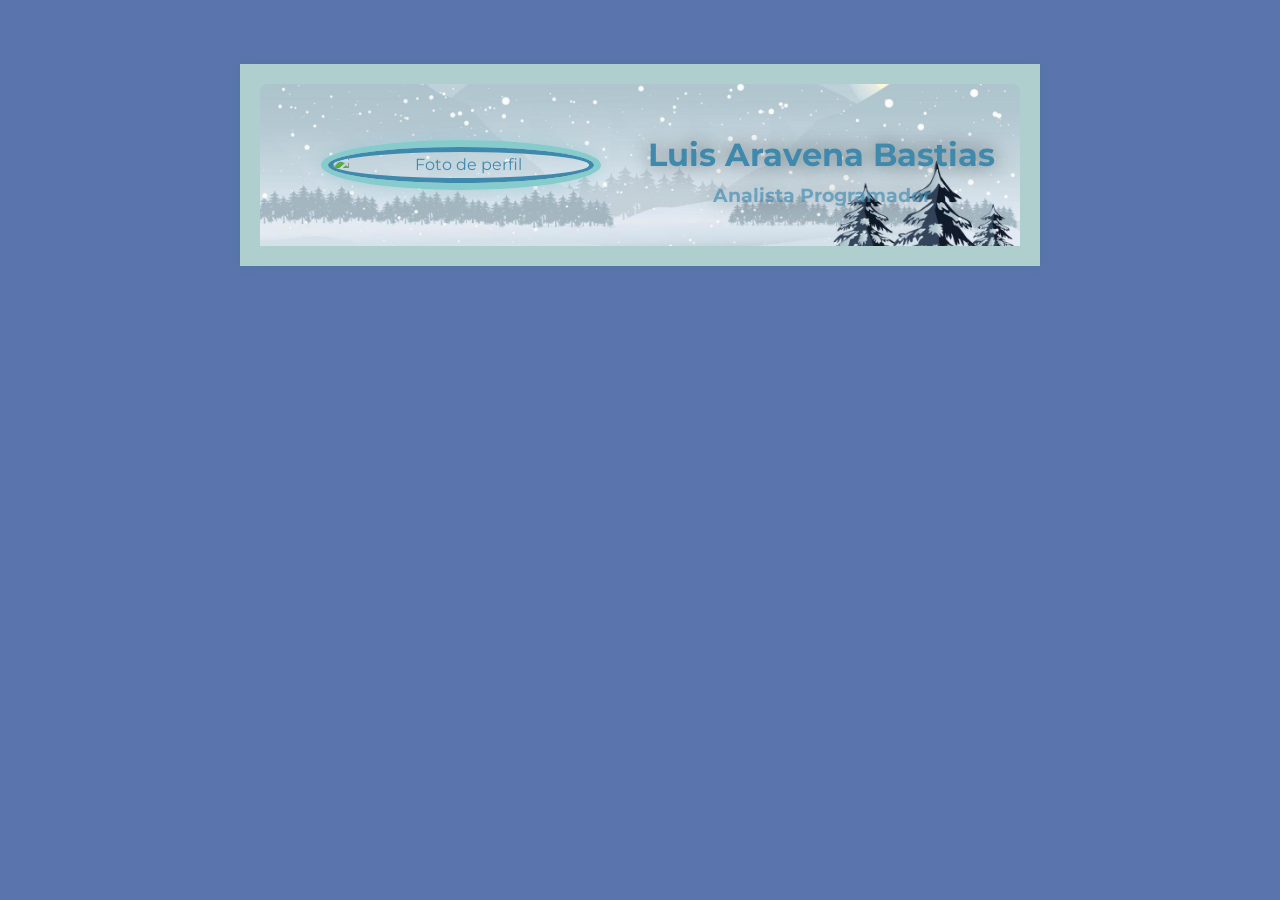
==== index.html @ 8e48aa2d "foto perfil, arreglos de fondo, y funciones" ====
<!DOCTYPE html>
<html lang="en">
<head>
    <meta charset="UTF-8">
    <meta name="viewport" content="width=device-width, initial-scale=1.0">
    <title>Curriculum</title>
    <link rel="stylesheet" href="estilo.css">
</head>
<body>
    <main class="container_arreglo_de_fondo">
        <header class="cabecera">
            <figure class="container_foto_perfil">
                <img class="container_foto_perfil_img" src="./Img/perfil.jpg" alt="Foto de perfil">
            </figure>
            <section class="cambio_lugar">
                <h1>Luis Aravena Bastias</h1>
                <h2>Analista Programador</h2>
            </section>
        </header>
    </main>
</body>
</html>
---- estilo.css ----
@import url('https://fonts.googleapis.com/css2?family=Montserrat:ital,wght@0,100..900;1,100..900&display=swap');

*{
    margin: 0;
    padding: 0;
    box-sizing: border-box;
}

body{
    background-color: rgb(90, 117, 173);
    font-family: "Montserrat", sans-serif;
    margin: 5%;
    line-height: 1.6;
}

main{
    max-width: 800px;
    margin: auto;
    padding: 20px;
    box-shadow: 0 0 10px rgba(20,123,54,0.1);
}

header{
    text-align: center;
    color: rgb(63, 137, 173);
    padding: 20px;
    border-radius: 8px 8px 0 0;
    background-image: url('./Img/Fondo.jpg');
    background-size: 100%;
    background-repeat: no-repeat;
    background-position: center;
}

header figure img{
    border-radius: 50%;
    border: 5px solid ;
    box-shadow: 0px 0px 10px;
}

header h1{
    font-size: 2em;
    margin-top: 10px;
}

header h2{
    font-size: 1.2em;
    opacity: 0.7;
}

.container_arreglo_de_fondo{
    background-color: rgb(175, 207, 207);
    width: 80%;
    margin: auto;
    position: relative;
    z-index: 1;
}
.container_foto_perfil{
    width: 280px;
    height: auto;
    border-radius: 50%;
    overflow: hidden;
    display: inline-block;
    vertical-align: middle;
    border: 7px solid #86cccc;
    margin: 5%;
    box-shadow: 0px 0px 20px rgba(134, 189, 202, 0.5);
}

.container_foto_perfil_img{
    width: 100%;
    height: auto;
    display: block;
}

img{
    object-fit: cover;
}

.cabecera{
    position: relative;
}

.cambio_lugar{
    display: inline-block;
    vertical-align: middle;
    margin-left: 1%;
    text-shadow: 0px 0px 20px rgba(0,0,0,0.5);
}
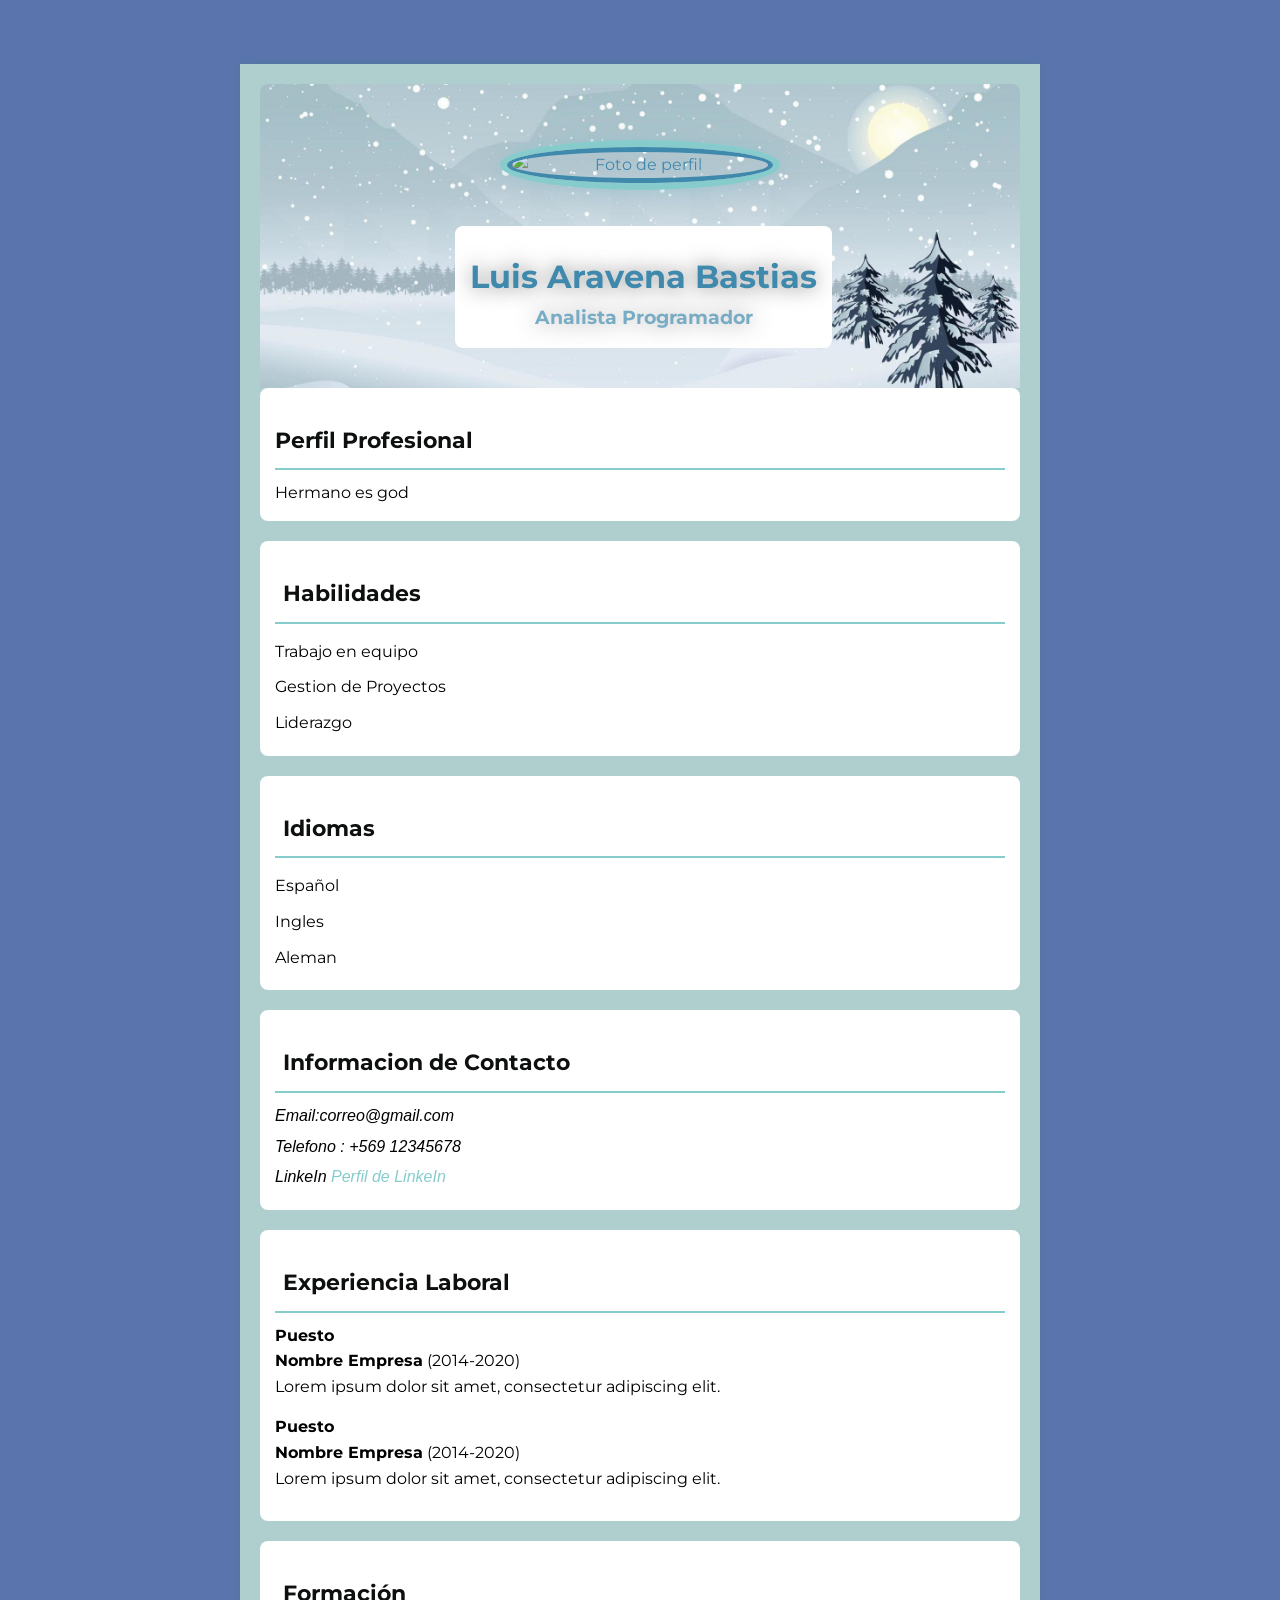
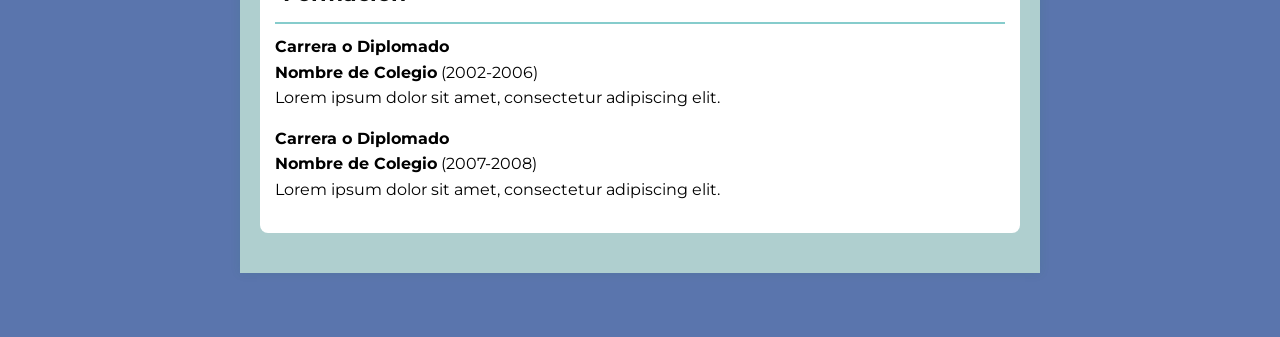
==== commit 8cb1d408: "Ultimos arreglos" ====
--- a/index.html
+++ b/index.html
@@ -5,6 +5,7 @@
     <meta name="viewport" content="width=device-width, initial-scale=1.0">
     <title>Curriculum</title>
     <link rel="stylesheet" href="estilo.css">
+    <script src="https://kit.fontawesome.com/10cd40c78e.js" crossorigin="anonymous"></script>
 </head>
 <body>
     <main class="container_arreglo_de_fondo">
@@ -17,6 +18,67 @@
                 <h2>Analista Programador</h2>
             </section>
         </header>
+        <section>
+            <h3>Perfil Profesional </h3>
+            <hr>
+            <p> Hermano es god </p>
+        </section>
+        <section>
+            <h3><i class="fas fa-cogs"></i>Habilidades</h3>
+            <hr>
+            <ul>
+                <li>Trabajo en equipo</li>
+                <li>Gestion de Proyectos</li>
+                <li>Liderazgo</li>
+            </ul>
+        </section>
+        <section>
+            <h3><i class="fas fa-language "></i>Idiomas</h3>
+            <hr>
+            <ul>
+                <li>Español</li>
+                <li>Ingles</li>
+                <li>Aleman</li>
+            </ul>
+        </section>
+        <section>
+            <h3><i class="fas fa-envelope"></i> Informacion de Contacto</h3>
+            <hr>
+            <address>
+                <p>Email:correo@gmail.com</p>
+                <p>Telefono : +569 12345678</p>
+                <p>LinkeIn <a href="#"> Perfil de LinkeIn</a></p>
+            </address>
+        </section>
+        <section>
+            <h3><i class="fas fa-briefcase"></i> Experiencia Laboral</h3>
+            <hr>
+            <article>
+                <h4>Puesto</h4>
+                <p><strong>Nombre Empresa</strong> (2014-2020)</p>
+                <p>Lorem ipsum dolor sit amet, consectetur adipiscing elit.</p>
+            </article>
+            <article>
+                <h4>Puesto</h4>
+                <p><strong>Nombre Empresa</strong> (2014-2020)</p>
+                <p>Lorem ipsum dolor sit amet, consectetur adipiscing elit.</p>
+            </article>
+        </section>
+        
+        <section>
+            <h3><i class="fas fa-graduation-cap"></i> Formación</h3>
+            <hr>
+            <article>
+                <h4>Carrera o Diplomado</h4>
+                <p><strong>Nombre de Colegio</strong> (2002-2006)</p>
+                <p>Lorem ipsum dolor sit amet, consectetur adipiscing elit.</p>
+            </article>
+            <article>
+                <h4>Carrera o Diplomado</h4>
+                <p><strong>Nombre de Colegio</strong> (2007-2008)</p>
+                <p>Lorem ipsum dolor sit amet, consectetur adipiscing elit.</p>
+            </article>
+        </section>
     </main>
 </body>
 </html>
--- a/estilo.css
+++ b/estilo.css
@@ -85,4 +85,50 @@
     vertical-align: middle;
     margin-left: 1%;
     text-shadow: 0px 0px 20px rgba(0,0,0,0.5);
+}
+
+h3{
+    font-size: 1.4em;
+    margin-top: 20px;
+    color: rgba(14,16 ,16 )
+}
+
+section{
+    background-color: white;
+    padding: 15px;
+    border-radius: 8px;
+    margin-bottom: 20px;
+    box-shadow: 0 0 5 rgba(0,0,0,0.5);
+}
+
+section hr{
+    border: 0;
+    height: 2px;
+    background: #86cccc;
+    margin: 10px 0;
+}
+
+ul{
+   list-style: none;
+}
+
+ul li{
+    padding: 5px 0;
+}
+
+i{
+    color: #86cccc;
+    margin-right: 8px;
+}
+
+address p{
+    margin: 5px 0;
+}
+address a{
+    color: #86cccc;
+    text-decoration: none;
+}
+
+article{
+    margin-bottom: 15px;
 }
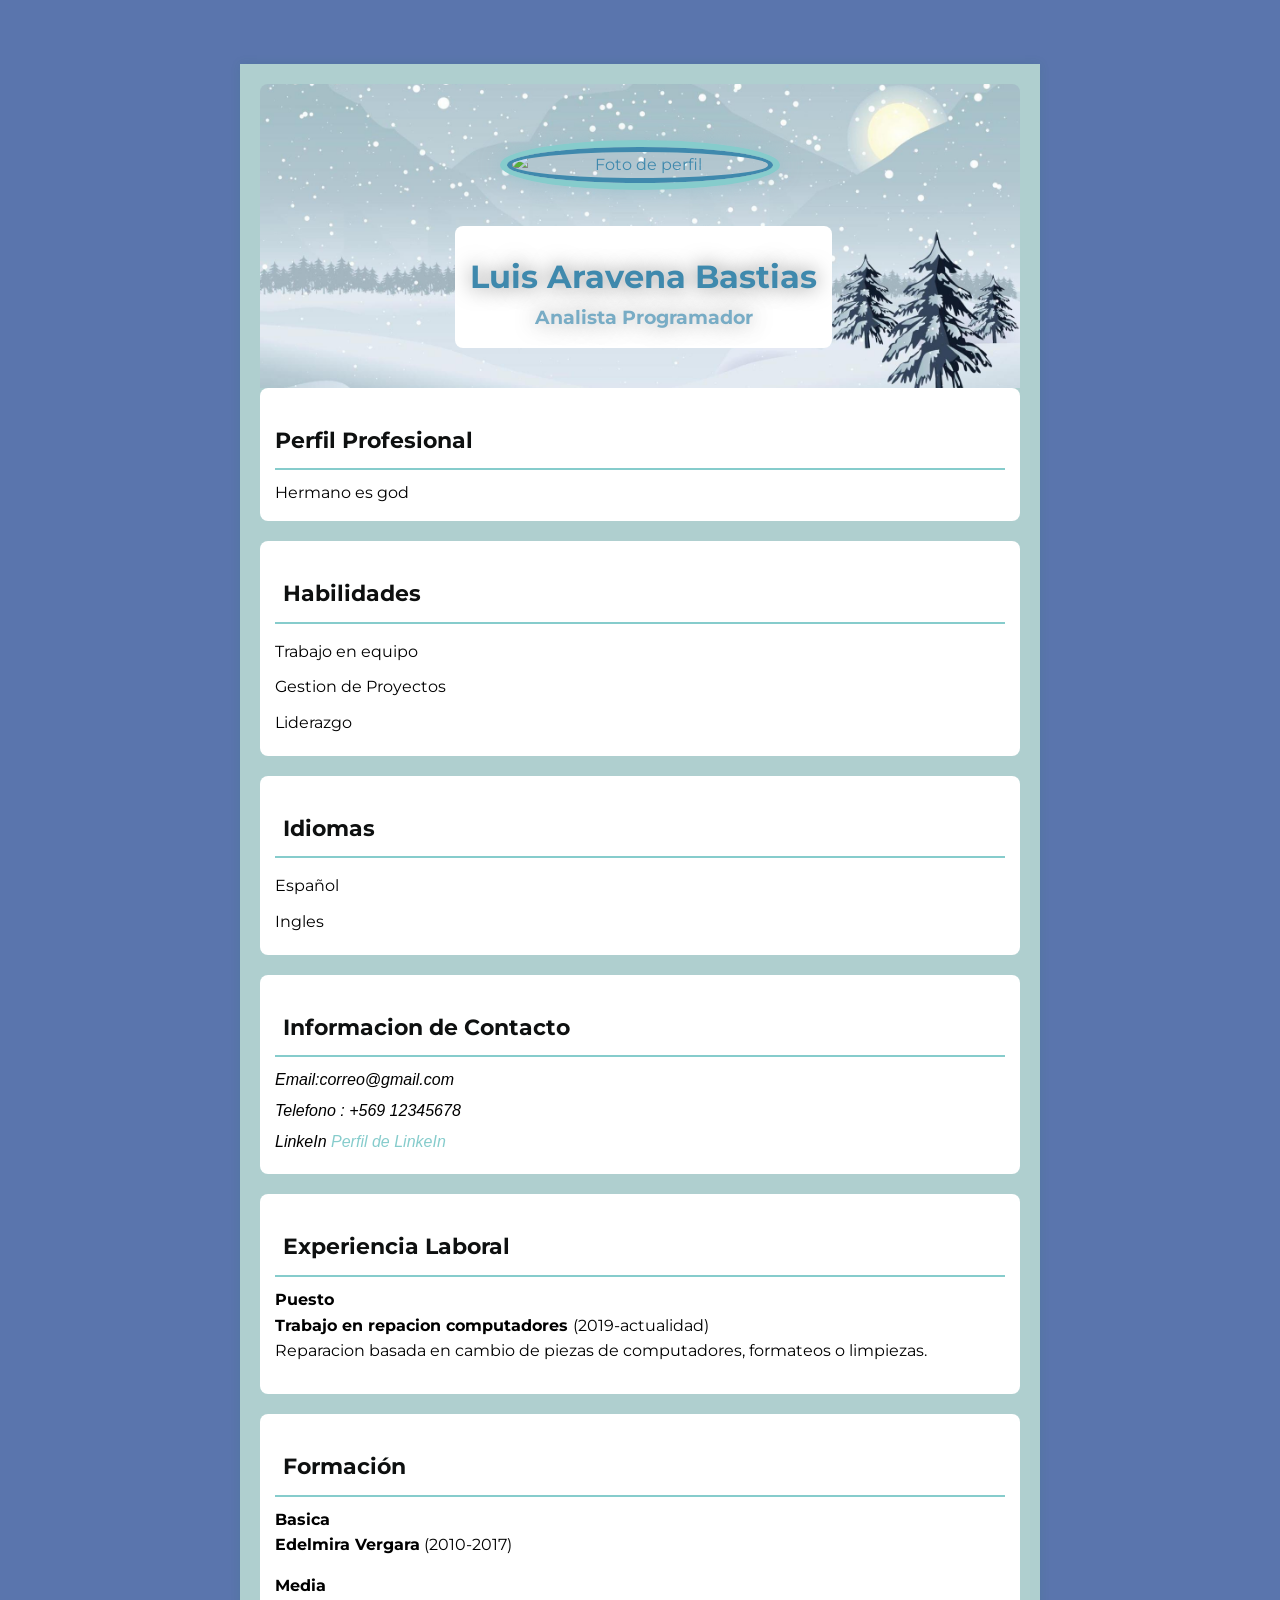
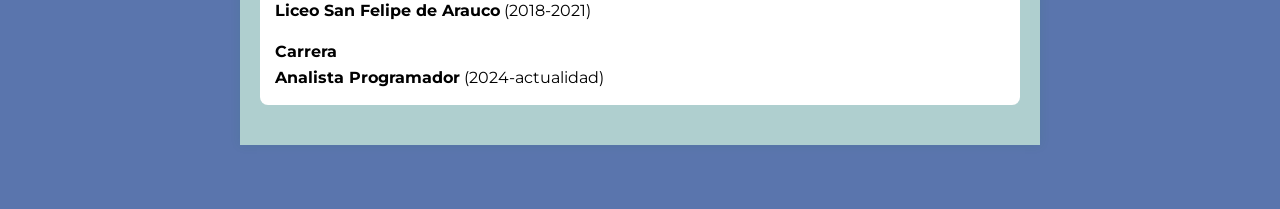
==== commit 9e8dfb72: "Termino de tarea" ====
--- a/index.html
+++ b/index.html
@@ -38,7 +38,6 @@
             <ul>
                 <li>Español</li>
                 <li>Ingles</li>
-                <li>Aleman</li>
             </ul>
         </section>
         <section>
@@ -47,7 +46,7 @@
             <address>
                 <p>Email:correo@gmail.com</p>
                 <p>Telefono : +569 12345678</p>
-                <p>LinkeIn <a href="#"> Perfil de LinkeIn</a></p>
+                <p>LinkeIn <a href="https://cl.linkedin.com/"> Perfil de LinkeIn</a></p>
             </address>
         </section>
         <section>
@@ -55,13 +54,8 @@
             <hr>
             <article>
                 <h4>Puesto</h4>
-                <p><strong>Nombre Empresa</strong> (2014-2020)</p>
-                <p>Lorem ipsum dolor sit amet, consectetur adipiscing elit.</p>
-            </article>
-            <article>
-                <h4>Puesto</h4>
-                <p><strong>Nombre Empresa</strong> (2014-2020)</p>
-                <p>Lorem ipsum dolor sit amet, consectetur adipiscing elit.</p>
+                <p><strong>Trabajo en repacion computadores </strong> (2019-actualidad)</p>
+                <p>Reparacion basada en cambio de piezas de computadores, formateos o limpiezas. </p>
             </article>
         </section>
         
@@ -69,15 +63,14 @@
             <h3><i class="fas fa-graduation-cap"></i> Formación</h3>
             <hr>
             <article>
-                <h4>Carrera o Diplomado</h4>
-                <p><strong>Nombre de Colegio</strong> (2002-2006)</p>
-                <p>Lorem ipsum dolor sit amet, consectetur adipiscing elit.</p>
+                <h4>Basica</h4>
+                <p><strong>Edelmira Vergara</strong> (2010-2017)</p>            </article>
+            <article>
+                <h4>Media</h4>
+                <p><strong>Liceo San Felipe de Arauco</strong> (2018-2021)</p> 
             </article>
-            <article>
-                <h4>Carrera o Diplomado</h4>
-                <p><strong>Nombre de Colegio</strong> (2007-2008)</p>
-                <p>Lorem ipsum dolor sit amet, consectetur adipiscing elit.</p>
-            </article>
+                <h4>Carrera</h4>
+                <p><strong>Analista Programador</strong> (2024-actualidad)</p> 
         </section>
     </main>
 </body>
